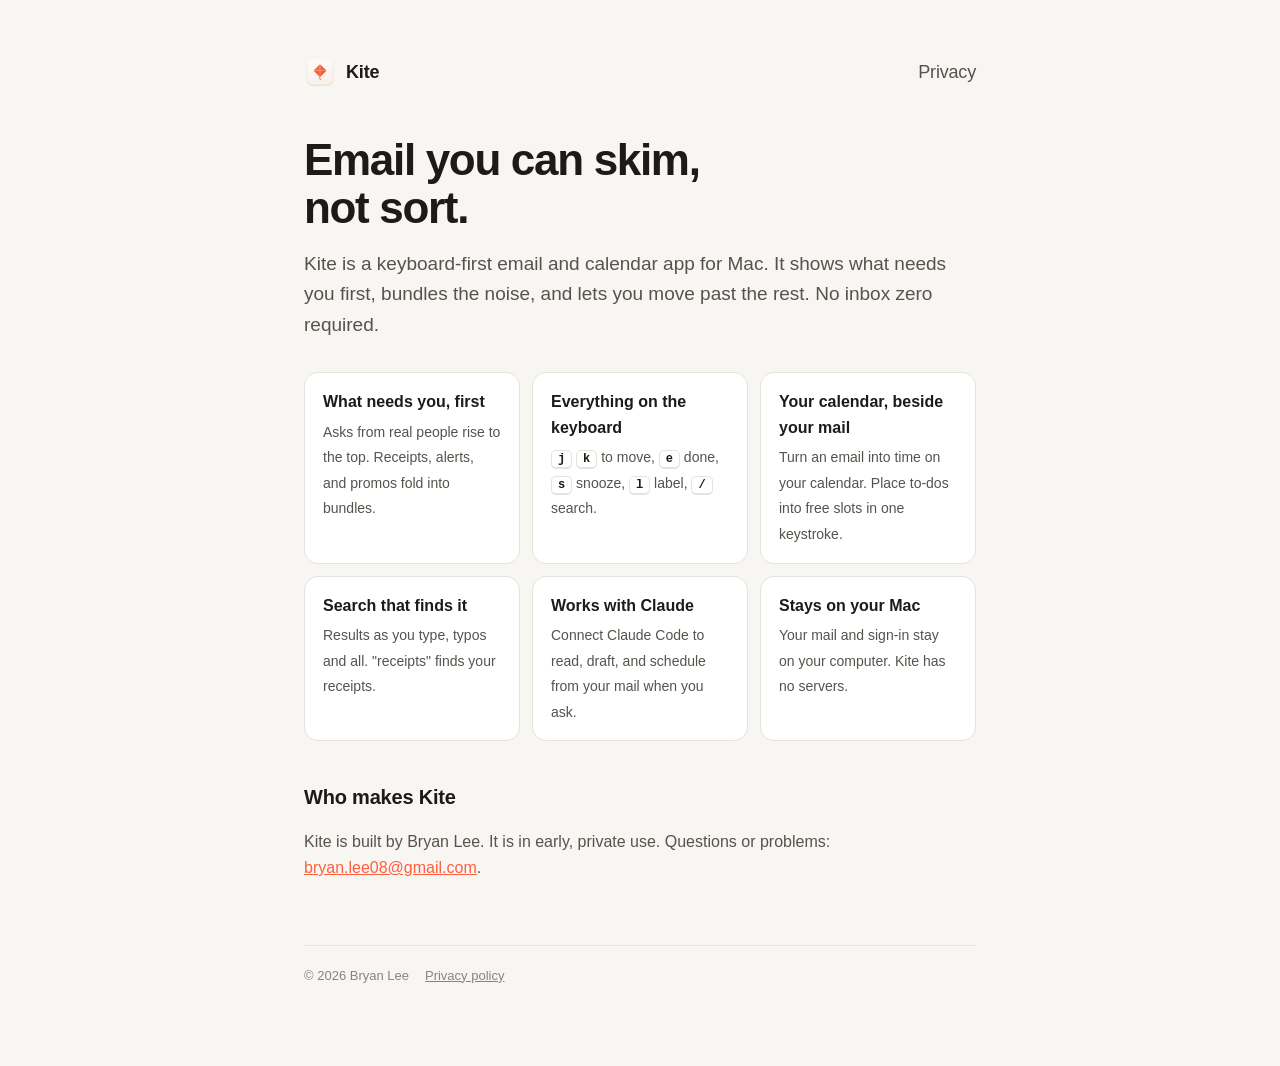
==== index.html @ f4f7b14c "Kite homepage and privacy policy Co-Authored-By: Claude Opus 5.5 (1M context) <noreply@anthropic.com" ====
<!doctype html>
<html lang="en">
<head>
  <meta charset="utf-8">
  <meta name="viewport" content="width=device-width, initial-scale=1">
  <title>Kite: fast, keyboard-first email and calendar</title>
  <meta name="description" content="Kite is a keyboard-first email and calendar app for Mac. Skim your mail, act on what matters, and keep your data on your own computer.">
  <link rel="icon" href="icon.png">
  <link rel="stylesheet" href="style.css">
</head>
<body>
<main>
  <header>
    <a href="./"><img src="icon.png" width="32" height="32" alt=""> Kite</a>
    <nav><a href="privacy.html">Privacy</a></nav>
  </header>

  <h1>Email you can skim,<br>not sort.</h1>
  <p class="lede">Kite is a keyboard-first email and calendar app for Mac. It shows what needs you first, bundles the noise, and lets you move past the rest. No inbox zero required.</p>

  <div class="grid">
    <div class="card"><b>What needs you, first</b><span>Asks from real people rise to the top. Receipts, alerts, and promos fold into bundles.</span></div>
    <div class="card"><b>Everything on the keyboard</b><span><kbd>j</kbd> <kbd>k</kbd> to move, <kbd>e</kbd> done, <kbd>s</kbd> snooze, <kbd>l</kbd> label, <kbd>/</kbd> search.</span></div>
    <div class="card"><b>Your calendar, beside your mail</b><span>Turn an email into time on your calendar. Place to-dos into free slots in one keystroke.</span></div>
    <div class="card"><b>Search that finds it</b><span>Results as you type, typos and all. "receipts" finds your receipts.</span></div>
    <div class="card"><b>Works with Claude</b><span>Connect Claude Code to read, draft, and schedule from your mail when you ask.</span></div>
    <div class="card"><b>Stays on your Mac</b><span>Your mail and sign-in stay on your computer. Kite has no servers.</span></div>
  </div>

  <h2>Who makes Kite</h2>
  <p>Kite is built by Bryan Lee. It is in early, private use. Questions or problems: <a href="mailto:bryan.lee08@gmail.com">bryan.lee08@gmail.com</a>.</p>

  <footer>
    <span>© 2026 Bryan Lee</span>
    <a href="privacy.html">Privacy policy</a>
  </footer>
</main>
</body>
</html>
---- style.css ----
:root { --ink: #1d1b19; --ink-2: #57524c; --ink-3: #8a847c; --line: #e6e3dd; --bg: #f7f6f3; --panel: #fff; --accent: #ff5f3d; }
@media (prefers-color-scheme: dark) {
  :root { --ink: #ecebe8; --ink-2: #b4b0aa; --ink-3: #85817b; --line: #2a2b30; --bg: #151619; --panel: #1c1d21; }
}
* { box-sizing: border-box; }
body { margin: 0; background: var(--bg); color: var(--ink); font: 16px/1.6 -apple-system, BlinkMacSystemFont, "Inter", "Segoe UI", sans-serif; -webkit-font-smoothing: antialiased; }
main { max-width: 720px; margin: 0 auto; padding: 56px 24px 80px; }
header { display: flex; align-items: center; gap: 10px; margin-bottom: 48px; }
header a { color: inherit; text-decoration: none; font-weight: 680; font-size: 18px; letter-spacing: -.01em; display: flex; align-items: center; gap: 10px; }
nav { margin-left: auto; display: flex; gap: 18px; font-size: 14px; }
nav a { color: var(--ink-2); font-weight: 500; }
h1 { font-size: 44px; line-height: 1.1; letter-spacing: -.03em; margin: 0 0 16px; }
h2 { font-size: 20px; letter-spacing: -.01em; margin: 40px 0 8px; }
p, li { color: var(--ink-2); }
.lede { font-size: 19px; color: var(--ink-2); margin: 0 0 32px; }
.grid { display: grid; grid-template-columns: repeat(auto-fit, minmax(200px, 1fr)); gap: 12px; margin: 32px 0; }
.card { background: var(--panel); border: 1px solid var(--line); border-radius: 14px; padding: 16px 18px; }
.card b { display: block; margin-bottom: 4px; color: var(--ink); }
.card span { font-size: 14px; color: var(--ink-2); }
kbd { font: 600 12px ui-monospace, SFMono-Regular, Menlo, monospace; padding: 1px 6px; border: 1px solid var(--line); border-bottom-width: 2px; border-radius: 5px; background: var(--panel); color: var(--ink); }
a { color: var(--accent); }
footer { margin-top: 64px; padding-top: 20px; border-top: 1px solid var(--line); font-size: 13px; color: var(--ink-3); display: flex; gap: 16px; flex-wrap: wrap; }
footer a { color: var(--ink-3); }
.note { background: var(--panel); border: 1px solid var(--line); border-left: 3px solid var(--accent); border-radius: 10px; padding: 14px 16px; }
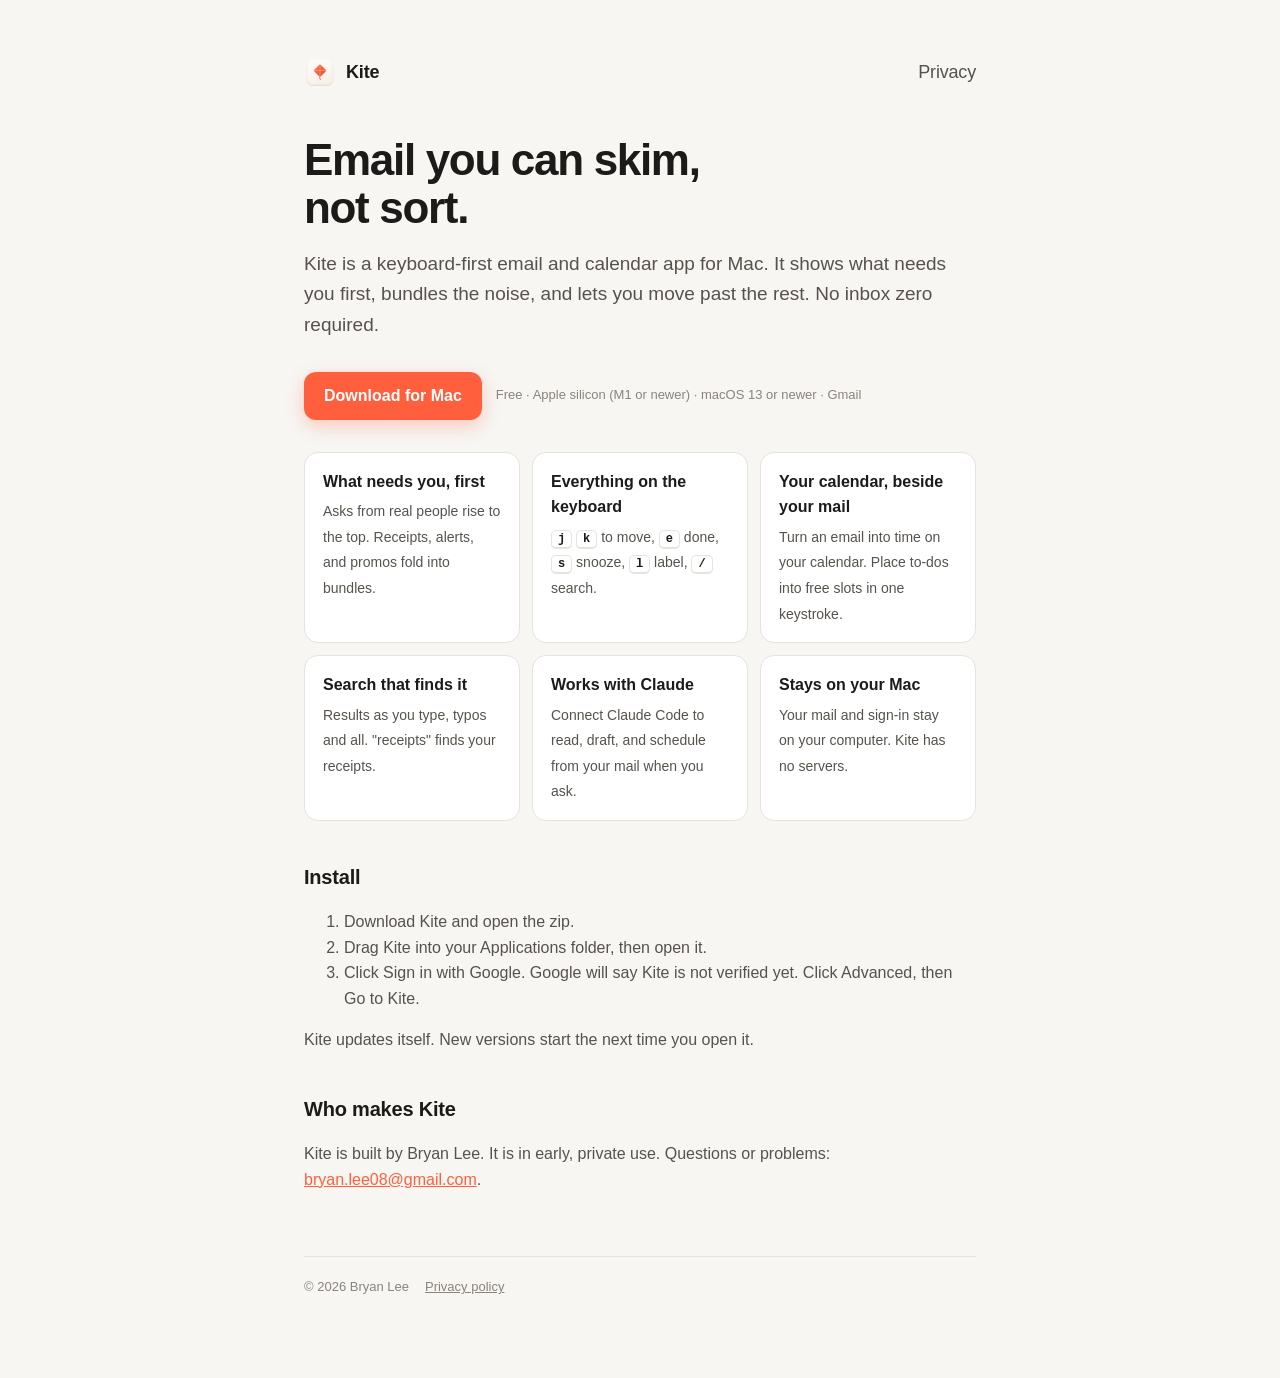
==== commit fa262f82: "Add Download button and install steps Co-Authored-By: Claude Opus 5.5 (1M context) <noreply@anthropi" ====
--- a/index.html
+++ b/index.html
@@ -17,6 +17,7 @@
 
   <h1>Email you can skim,<br>not sort.</h1>
   <p class="lede">Kite is a keyboard-first email and calendar app for Mac. It shows what needs you first, bundles the noise, and lets you move past the rest. No inbox zero required.</p>
+  <p class="download"><a class="button" href="https://github.com/KickingTheTV/kite/releases/latest/download/Kite-mac-arm64.zip">Download for Mac</a> <span>Free · Apple silicon (M1 or newer) · macOS 13 or newer · Gmail</span></p>
 
   <div class="grid">
     <div class="card"><b>What needs you, first</b><span>Asks from real people rise to the top. Receipts, alerts, and promos fold into bundles.</span></div>
@@ -26,6 +27,14 @@
     <div class="card"><b>Works with Claude</b><span>Connect Claude Code to read, draft, and schedule from your mail when you ask.</span></div>
     <div class="card"><b>Stays on your Mac</b><span>Your mail and sign-in stay on your computer. Kite has no servers.</span></div>
   </div>
+
+  <h2>Install</h2>
+  <ol>
+    <li>Download Kite and open the zip.</li>
+    <li>Drag Kite into your Applications folder, then open it.</li>
+    <li>Click Sign in with Google. Google will say Kite is not verified yet. Click Advanced, then Go to Kite.</li>
+  </ol>
+  <p>Kite updates itself. New versions start the next time you open it.</p>
 
   <h2>Who makes Kite</h2>
   <p>Kite is built by Bryan Lee. It is in early, private use. Questions or problems: <a href="mailto:bryan.lee08@gmail.com">bryan.lee08@gmail.com</a>.</p>
--- a/style.css
+++ b/style.css
@@ -22,3 +22,7 @@
 footer { margin-top: 64px; padding-top: 20px; border-top: 1px solid var(--line); font-size: 13px; color: var(--ink-3); display: flex; gap: 16px; flex-wrap: wrap; }
 footer a { color: var(--ink-3); }
 .note { background: var(--panel); border: 1px solid var(--line); border-left: 3px solid var(--accent); border-radius: 10px; padding: 14px 16px; }
+.download { display: flex; align-items: center; gap: 14px; flex-wrap: wrap; margin: 0 0 8px; }
+.download span { font-size: 13px; color: var(--ink-3); }
+.button { display: inline-block; padding: 11px 20px; border-radius: 12px; background: var(--accent); color: #fff; font-weight: 620; text-decoration: none; box-shadow: 0 6px 18px color-mix(in oklab, var(--accent) 30%, transparent); }
+.button:hover { filter: brightness(1.05); }
